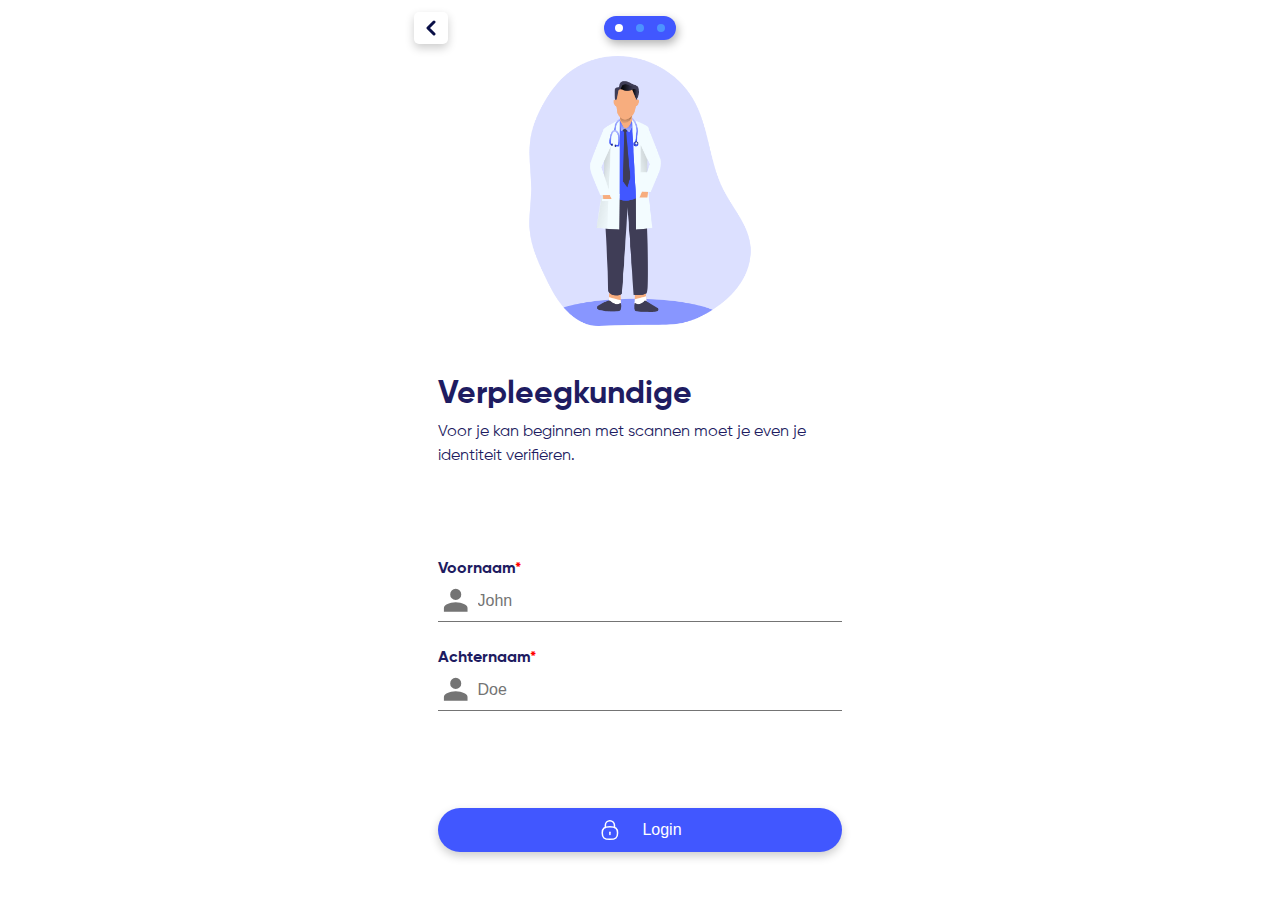
==== LoginPage.html @ 84a10169 "PWA standalone app" ====
<!DOCTYPE html>
<html>
<head>
    <meta charset="utf-8">
    <meta http-equiv="x-ua-compatible" content="ie=edge">
    <title>Mediscan</title>
    <meta name="description" content="An app to help medical staff administer the right medication">
    <meta name="viewport" content="width=device-width, initial-scale=1.0">

    <link href="https://fonts.googleapis.com/css?family=Roboto&display=swap" rel="stylesheet">
    <link rel="stylesheet" href="css/normalize.css">
    <link rel="stylesheet" href="css/screen.css">
    <link rel="icon" type="image/png" href="../Frontend/assets/pill_favicon_512.png">
    <link rel="apple-touch-icon" href="../Frontend/assets/pill_favicon_512.png">
    <meta name="mobile-wep-app-capable" content="yes">
    <meta name="apple-mobile-wep-app-capable" content="yes">
    <link rel="manifest" href="/manifest.json">
    <meta name="theme-color" content="#4157FF">
    <!--<link rel="script" href="/sw.js">-->

</head>
<body class="o-container o-layout o-layout--column o-flex-nowrap">
    <div class="o-row c-navigation">
        <img onclick="history.back()" class="c-backbutton" src="assets/arrow.svg">
        <div class="o-layout o-layout--align-center o-layout--justify-center">
            <div class="c-steps o-layout o-layout--align-center o-layout--justify-space-around">
                <div class="c-steps--current"></div>
                <div></div>
                <div></div>
            </div>
        </div>
    </div>
    <div class="c-image-placeholder">
        <img src="assets/Doctor_Monochromatic.png" alt="image van dokter">
    </div>
    <form class="js-login o-flex-grow o-flex-nowrap o-layout o-layout--justify-space-between o-layout--column o-row--md">
        <div class="o-row">
            <h2>Verpleegkundige</h2>
            <p class="o-subtitle">Voor je kan beginnen met scannen moet je even je identiteit verifiëren.</p>
        </div>
        <div class="o-row">
            <span class="js-errormessage"></span><br />
            <span style="color:red;" class="js-firstNameErrormessage"></span>
            <h5>Voornaam<span style="color:red;">*</span></h5>
            <div class="o-layout o-flex-nowrap c-input--wrapper">
                <svg class="c-profile-icon" xmlns="http://www.w3.org/2000/svg" height="36" width="36" viewBox="0 0 40 40"><path d="M24 23.95Q20.7 23.95 18.6 21.85Q16.5 19.75 16.5 16.45Q16.5 13.15 18.6 11.05Q20.7 8.95 24 8.95Q27.3 8.95 29.4 11.05Q31.5 13.15 31.5 16.45Q31.5 19.75 29.4 21.85Q27.3 23.95 24 23.95ZM8 40V35.3Q8 33.4 8.95 32.05Q9.9 30.7 11.4 30Q14.75 28.5 17.825 27.75Q20.9 27 24 27Q27.1 27 30.15 27.775Q33.2 28.55 36.55 30Q38.1 30.7 39.05 32.05Q40 33.4 40 35.3V40Z"/></svg>
                <input class="c-input js-firstname" type="text" placeholder="John"/>
            </div>
            <br />
            <span style="color:red;" class="js-lastNameErrormessage"></span>
            <h5>Achternaam<span style="color:red;">*</span></h5>
            <div class="o-layout o-flex-nowrap c-input--wrapper">
                <svg class="c-profile-icon" xmlns="http://www.w3.org/2000/svg" height="36" width="36" viewBox="0 0 40 40"><path d="M24 23.95Q20.7 23.95 18.6 21.85Q16.5 19.75 16.5 16.45Q16.5 13.15 18.6 11.05Q20.7 8.95 24 8.95Q27.3 8.95 29.4 11.05Q31.5 13.15 31.5 16.45Q31.5 19.75 29.4 21.85Q27.3 23.95 24 23.95ZM8 40V35.3Q8 33.4 8.95 32.05Q9.9 30.7 11.4 30Q14.75 28.5 17.825 27.75Q20.9 27 24 27Q27.1 27 30.15 27.775Q33.2 28.55 36.55 30Q38.1 30.7 39.05 32.05Q40 33.4 40 35.3V40Z"/></svg>
                <input class="c-input js-lastname" type="text" placeholder="Doe"/>
            </div>         
        </div>
        <div class="o-row o-row--md">
            <button type="submit" class="c-button o-layout o-layout--justify-center o-layout--align-center" >
                <img src="assets/Lock.svg" alt="Lock icon for login button">
                <div>Login</div>
            </button>
        </div>  
    </form>
    
    <script src="./js/script.js"></script>
</body>
</html>
---- css/screen.css ----
/*------------------------------------*\
#FONTS
\*------------------------------------*/

/*import Gilroy-Bold, Gilroy-Medium, Gilroy-regular in woff and woff2 format*/
  @font-face
  {
    font-family: 'Gilroy';
    src: url('../fonts/Gilroy-Bold.woff2') format('woff2'),
         url('../fonts/Gilroy-Bold.woff') format('woff');
    font-weight: bold;
    font-style: bold;
  }
  
  @font-face
  {
    font-family: 'Gilroy';
    src: url('../fonts/Gilroy-Medium.woff2') format('woff2'),
         url('../fonts/Gilroy-Medium.woff') format('woff');
    font-weight: medium;
    font-style: medium;
  }
  
  @font-face
  {
    font-family: 'Gilroy';
    src: url('../fonts/Gilroy-Regular.woff2') format('woff2'),
         url('../fonts/Gilroy-Regular.woff') format('woff');
    font-weight: normal;
    font-style: normal;
  }
/* Fonts are loaded via Google fonts */

/*------------------------------------*\
#Variables
\*------------------------------------*/

:root {
    /* colors */
    --color-white: #FFF;
    --color-gray: #747474;
    --color-black: #000;

    --color-blue: #4157FF;
    --color-blue2: #313FB0;
    --color-dark-blue: #1E1C61;
    --color-light-blue: #4C93FF;

    --color-red: #F76363;

    --color-green: #5dc152;

    --color-front: var(--color-black);
}

/*------------------------------------*\
#GENERIC
\*------------------------------------*/

/*
    Generic: Page
    ---
    Global page styles + universal box-sizing:
*/

html {
    width: 100%;
    height : 100%;
    font-size: 16px;
    line-height: 1.5;
    font-family: 'Gilroy', sans-serif;
    color: var(--color-front);
    overflow: hidden;
    box-sizing: border-box;
    -webkit-font-smoothing: antialiased;
    -moz-osx-font-smoothing: grayscale;
    font-feature-settings: "zero" 1;
}

body {
    overflow: hidden;
}

*,
*:before,
*:after {
    box-sizing: inherit;
}

/*
* Remove text-shadow in selection highlight:
* https://twitter.com/miketaylr/status/12228805301
*
* Customize the background color to match your design.
*/

::-moz-selection {
    
    background-color: var(--color-blue);
    color: var(--color-white);
    text-shadow: none;
}

::selection {
    
    background-color: var(--color-blue);
    color: var(--color-white);
    text-shadow: none;
}

/*------------------------------------*\
#Elements
\*------------------------------------*/

/*
Elements: Images
---
Default markup for images to make them responsive
*/

img {
    max-width: 100%;
    vertical-align: top;
}

/*
    Elements: typography
    ---
    Default markup for typographic elements
*/

h1,
h2{
    font-weight: 700;
}

h1 {
    font-size: 36px;
    line-height: 48px;
    margin: 0 0 16px;
    color: var(--color-dark-blue);
}

h2 {
    font-size: 32px;
    line-height: 40px;
    margin: 0 0 6px;
    color: var(--color-dark-blue);
}

h3 {
    font-weight: 400;
    font-size: 20px;
}

h4 {
    font-size: 24px;
    font-weight: 600;
    line-height: 1.5;
    margin: 0;
    color: var(--color-dark-blue);
}

h5,
h6 {
    font-size: 16px;
    font-weight: 600;
    line-height: 1.5;
    margin: 0;
    
    color: var(--color-dark-blue);
}


p,
ol,
ul,
dl,
table,
address,
figure {
    margin: 0 0 16px;
    color: var(--color-gray);
}

ul,
ol {
    padding-left: 24px;
}

li ul,
li ol {
    margin-bottom: 0;
}

blockquote {
    font-style: normal;
    font-size: 23px;
    line-height: 32px;
    margin: 0 0 24px;
}

blockquote * {
    font-size: inherit;
    line-height: inherit;
}

figcaption {
    font-weight: 400;
    font-size: 12px;
    line-height: 16px;
    margin-top: 8px;
}

hr {
    border-top: 1px solid var(--color-accent);
    margin: 0 0 24px;
}

a {
    transition: all var(--transition-alpha);
    outline-width: medium;
    outline-offset: 2px;
    text-decoration: none;
    color: var(--color-accent-light);
}

a:visited,
a:active {
    color: var(--color-accent-light);
}

a:hover,
a:focus {
    color: var(--color-accent);
}

label,
input {
    display: block;
}

select {
    width: 100%;
}

input::placeholder {
    color: var(--color-gray);
}

/*------------------------------------*\
  #OBJECTS
\*------------------------------------*/

.o-text--center {
    text-align: center;
}

.o-scroll::-webkit-scrollbar {
    display: none;
}

.o-inline {
    display:inline;
}
/*
    Objects: Row
    ---
    Creates a horizontal row that stretches the viewport and adds padding around children
*/

.o-row {
    padding: 0 48px 0;
    display: flow-root;
}

.o-barcode-popup{
    background-color: var(--color-white);
    position: absolute;
    z-index: 1;
    top: 40%;
    padding-top: 10px;
    border-radius: 25px 25px 0 0;
    box-shadow: -1px -5px 15px 5px  rgba(0, 0, 0, 0.2);
    left: 50%;
    transform: translate(-50%,0);
}

.o-barcode-header{
    z-index: 4;
    position: absolute;
    top: 2.5%;
}

.o-barcode-header > p {
    color: var(--color-black);
    font-weight: bold;
    
}
.o-barcode-header > .o-barcode--button{
    color: var(--color-light-blue);
}
.o-barcode--button:hover{
    cursor: pointer;
}



/* size modifiers */

.o-body-padding {
    padding: 48px 0 72px 0;
}

.o-row--xl {
    padding-top: 72px;
    padding-bottom: 48px;
}

.o-row--md {
    padding-top: 12px;
    padding-bottom: 24px;
}

.o-row--lg {
    padding-top: 24px;
    padding-bottom: 36px;
}

@media (min-height: 700px) {
    .o-row--lg {
        padding-top: 36px;
        padding-bottom: 48px;
    }
}

@media (min-height: 800px) {
    .o-row--lg {
        padding-top: 48px;
        padding-bottom: 48px;
    }
}

@media (min-width: 768px) {
    .o-row {
        padding-left: 48px;
        padding-right: 48px;
    }
    
    .o-row--md {
        padding-top: 48px;
        padding-bottom: 24px;
    }
}

@media (min-width: 992px) {
    .o-row--xl {
        padding-top: 96px;
        padding-bottom: 72px;
    }
}

/*
Objects: Container
---
Creates a horizontal container that sets de global max-width
*/

.o-container {
    margin-left: auto;
    margin-right: auto;
    width: 100%;
    max-width: 500px;
    height: 100%;
}

/*
Objects: section
---
Creates vertical whitespace between adjacent sections inside a row
*/

.o-section {
    display: flow-root;
}

.o-section + .o-section {
    margin-top: 24px;
}

@media (min-width: 768px) {
    .o-section--lg + .o-section--lg,
    .o-section--xl + .o-section--xl {
        margin-top: 48px;
    }
}

@media (min-width: 1200px) {
    .o-section--xl + .o-section--xl {
        margin-top: 72px;
    }
}

/*
Objects: Layout
---
The layout object provides us with a column-style layout system. This object
contains the basic structural elements, but classes should be complemented
with width utilities
*/
#cameraFileInput {
    display: none;
}

.o-subtitle{
    color: var(--color-dark-blue);
    font-size: 16px;
}


video{
    /* Make video to at least 100% wide and tall */
    width: 80vw;
    
    
    /* Center the video */
    position: absolute;
    z-index: 2;
    top: 10%;
    left: 50%;
    transform: translate(-50%,0);
    overflow: hidden;
}
canvas{
    /* Make video to at least 100% wide and tall */
    width: 80vw;
    
    /* Center the video */
    position: absolute;
    z-index: 3;
    top: 10%;
    left: 50%;
    transform: translate(-50%,0);
    overflow: hidden;
}

.o-blur{
    filter: blur(4px);
    -webkit-filter: blur(4px);
}
.o-layout {
    display: -webkit-flex;
    display: -ms-flexbox;
    display: flex;
    flex-wrap: wrap;
    width: 100%;
}

.o-flex-nowrap {
    flex-wrap: nowrap;
}

.o-flex-grow {
    flex-grow: 1;
}

.o-layout__item {
    flex-basis: 100%;
}

/* gutter modifiers, these affect o-layout__item too */

.o-layout--gutter {
    margin: 0 -12px;
}

.o-layout--gutter > .o-layout__item {
    padding: 0 12px;
}

.o-layout--gutter-sm {
    margin: 0 -6px;
}

.o-layout--gutter-sm > .o-layout__item {
    padding: 0 6px;
}

.o-layout--gutter-lg {
    margin: 24 -24px;
}

.o-layout--gutter-lg > .o-layout__item {
    padding: 0px 24px;
}

/* Vertical row modifier */
.o-layout--column {
    flex-direction: column;
}

/* reverse horizontal row modifier */

.o-layout--row-reverse {
    flex-direction: row-reverse;
}

/* Horizontal alignment modifiers*/

.o-layout--justify-start {
    justify-content: flex-start;
}

.o-layout--justify-end {
    justify-content: flex-end;
}

.o-layout--justify-center {
    justify-content: center;
}

.o-layout--justify-space-around {
    justify-content: space-around;
}

.o-layout--justify-space-evenly {
    justify-content: space-evenly;
}

.o-layout--justify-space-between {
    justify-content: space-between;
}

/* Vertical alignment modifiers */

.o-layout--align-start {
    align-items: flex-start;
}

.o-layout--align-end {
    align-items: flex-end;
}

.o-layout--align-center {
    align-items: center;
}

.o-layout--align-baseline {
    align-items: baseline;
}

/* Vertical alignment modifiers that only work if there is one than one flex item */

.o-layout--align-content-start {
    align-content: start;
}

.o-layout--align-content-end {
    align-content: end;
}

.o-layout--align-content-center {
    align-content: center;
}

.o-layout--align-content-space-around {
    align-content: space-around;
}

.o-layout--align-content-space-between {
    align-content: space-between;
}



/*
Objects: List
---
Small reusable object to remove default list styling from lists
*/

.o-list {
    list-style: none;
    padding: 0;
}

.o-guidelines {
    background-color: rgba(0,0,0,0.2)
}

/*
Object: Button reset
---
Small button reset object
*/

.o-button-reset {
    border: none;
    margin: 0;
    padding: 0;
    width: auto;
    overflow: visible;
    background: transparent;
    
    /* inherit font & color from ancestor */
    color: inherit;
    font: inherit;
    
    /* Normalize `line-height`. Cannot be changed from `normal` in Firefox 4+. */
    line-height: normal;
    
    /* Corrects font smoothing for webkit */
    -webkit-font-smoothing: inherit;
    -moz-osx-font-smoothing: inherit;
    
    /* Corrects inability to style clickable `input` types in iOS */
    -webkit-appearance: none;
}

/*------------------------------------*\
#COMPONENTS
\*------------------------------------*/

.c-navigation {
    padding-top: 12px;
    padding-bottom: 12px;
}

.c-button {
    text-decoration: none;
    color: var(--color-white);
    background-color: var(--color-blue);
    border-radius: 25px;
    padding: 10px 25px 10px 25px;
    box-shadow: 0px 4px 10px 0px rgba(0, 0, 0, 0.2);
    border: none;
    outline: none;
    line-height: 1.5 !important;
}

.c-button:active {
    background-color: var(--color-light-blue);
    transition-timing-function: ease-in-out;
    transition: 0.2s;
}

.c-button > * {
    margin-left: 10px;
    margin-right: 10px;
}

.c-button-red {
    background-color: var(--color-red);
}

.c-backbutton{
    position: absolute;
    background-color: var(--color-white);
    border-radius: 5px;
    padding: 8px 12px 8px 12px;
    margin-left: -24px;
    box-shadow: 0px 4px 10px 0px rgba(0, 0, 0, 0.2);
    border: none;
    line-height: 1.5 !important;
    
}

.c-input {
    box-sizing: border-box;
    width: 100%;
    height: 40px;
    border: none;
    padding: 10px;
}

.c-input--wrapper{  
    border-bottom: 1px solid var(--color-gray);
    transition-timing-function: ease-in-out;
    transition: 0.2s;
}

.c-input--wrapper:focus-within{
    border-bottom: 1px solid var(--color-blue);
}

.c-input--wrapper:focus-within .c-profile-icon path{
    fill: var(--color-blue);
}

.c-input:focus{
    outline: none;
}

.c-profile-icon {
    width: 32px;
    height: 32px;
}

.c-profile-icon path {
    fill: var(--color-gray);
    transition-timing-function: ease-in-out;
    transition: 0.2s;
}

.c-empty_input {
    border-bottom: 1px solid var(--color-red);
}

.c-input:focus {
    outline: none;
}


.c-image-placeholder{
    height: 30vh;
    margin-left: auto;
    margin-right: auto;
    overflow: clip;
    /* border: 2px solid red; */
}

.c-image-placeholder--patientpage {
    height: 40vh;
}

.c-image-placeholder img{
    height: 100%;
    width: auto;
    margin-left: auto;
    margin-right: auto;
    overflow: clip;
    /* border: 2px solid red; */
}

.c-header{
    background: linear-gradient(var(--color-blue), var(--color-blue2));
    border-radius: 0 0 25px 25px;
}

.c-header > h2,p{
    color: var(--color-white);
}

.c-header > h2{
    margin-top: 48px !important;
}

.c-steps{
    background-color: var(--color-blue);
    box-shadow: 2px 4px 10px rgba(0, 0, 0, 0.3);
    border-radius: 25px;
    padding: 0px 5px 0px 5px;
    height: 24px;
    width: 72px;
    margin-top: 4px;
    margin-bottom: 4px;
}

.c-header {
    height: 30%;
    min-height: 210px;
    position: relative;
}

.c-header  .c-steps{
    background-color: var(--color-light-blue);
}

.c-steps > *{
    background-color: var(--color-light-blue);
    
    border-radius: 5px;
    height: 8px;
    width: 8px;

}

.c-header  .c-steps > *{
    background-color: var(--color-white);
}

.c-header .c-steps > .c-steps--current{
    background-color: var(--color-dark-blue);
}
.c-steps > .c-steps--current{
    background-color: var(--color-white);
}

.c-rfid {
    background-color: #FFF;
    position: relative;
    width: 180px;
    height: 180px;
    padding: 32px;
    box-sizing: border-box;
    display: flex;
    justify-content: center;
    align-items: center;
    box-shadow: 0 5px 50px rgba(0,0,0,.15);
    border-radius: 50%;
}

.c-rfid-error {
    box-shadow: 0 5px 50px rgba(255, 0, 0, 0.2);
}

.c-rfid-animate:after {
    content: "";
    width: 93%;
    height: 93%;
    position: absolute;
    z-index: -1;
    border-radius: 50%;
    box-shadow: 0px -4px 10px var(--color-blue);
    animation: round-n-round .8s linear infinite;
}

.c-rfid-animate-green:after {
    box-shadow: 0px -4px 10px var(--color-green);
}
  
@keyframes round-n-round {
0% {
    transform: rotate(0deg);
}
100% {
    transform: rotate(360deg);
}
}

.donut {
    width: 1.5rem;
    height: 1.5rem;
    border-radius: 50%;
    border: 0.3rem solid var(--color-white);
    border-top-color: var(--color-light-blue);
    animation: 1.5s spin infinite linear;
  
    margin-left: 1rem;
    
}
  
@keyframes spin {
  to {
    transform: rotate(360deg);
  }
}
/*
    Component: Footer
    ---
    Main app footer
*/

.c-footer {
    position: fixed;
    bottom: 0;
    left: 0;
    pointer-events: none;
    z-index: -1;
    height: 60%;
    width: auto;
    max-width: 1000px;
    max-height: 530px;
}

.c-footer-ellipse {
    position: absolute;
    bottom: 0;
    left: 0;
    pointer-events: none;
    width: 45%;
    height: 65%;
}
/*------------------------------------
    Component: Swal2 popup
--------------------------------------*/

  .o-medication--popup{
    color: white;
    font-size: 20px;
    
  }
  .swal2-actions{
    margin: 0
  }
  .sawl2-popup{
    border-radius:20px;
  }
  .o-medication--popup-date{
    color: #4157FF;
    background-color: white;
    padding: 10px;
    border-radius: 25px;
    font-size: 16px;
  }
  .o-medication--popup-subtitle{
    font-size: 16px;
    
  }
  .swal-confirm{
    background-color: white;
    color: #4157FF;
    padding: 10px 15px 10px 15px;
    border: none;
    border-radius: 10px;
  }
  
  .swal-cancel{
    background-color: #4157FF;
    color: #FFFFFF;
    padding: 10px 15px 10px 15px;
    border: white solid 2px;
    border-radius: 10px;
    margin-left: 10px;
  }

/*------------------------------------*\
  #UTILITIES
\*------------------------------------*/

/*
    Utilities: text
    ---
    Utility classes to put layout on text
*/

.u-hide {
    visibility: hidden;
}
.u-display-none{
    display: none;
}

.u-button--text {
    font-weight: 400;
    color: var(--color-white);
}

.u-pt-7 {
    padding-top: 7vh;
}

/*
    Utilities: spacing
    ---
    Utility classes to put specific margins and paddings onto elements
*/

.u-pt-clear {
    padding-top: 0 !important;
}

.u-mt-xl {
    margin-top: 56px !important;
}

.u-mt-12 {
    margin-top: 12px;
}

.u-mb-clear {
    margin-bottom: 0 !important;
}

.u-mb-xs {
    margin-bottom: 4px !important;
}

.u-mb-sm {
    margin-bottom: 8px !important;
}

.u-mb-md {
    margin-bottom: 16px !important;
}

.u-mb-lg {
    margin-bottom: 32px !important;
}

.u-mb-xl {
    margin-bottom: 48px !important;
}

.u-mb-xxl {
    margin-bottom: 64px !important;
}



/*
    Utilities: max-width
    ---
    Utility classes to put specific max widths onto elements
*/

.u-max-width-sm {
    max-width: 36em !important;
}

.u-max-width-md {
    max-width: 45em !important;
}

.u-max-width-lg {
    max-width: 60em !important;
}

.u-max-width-xl {
    max-width: 75em !important;
}

.u-max-width-none {
    max-width: none !important;
}

/*
    Utility: Flex
    ---
    Utility classes to put specific flex properties onto elements
    Will be mostly used on o-layout__item
*/

.u-flex-basis-auto {
    flex-basis: auto !important;
}

.u-flex-grow-1 {
    flex-grow: 1 !important;
}

.u-1-of-2 {
    flex-basis: calc((100% / 2) - 10px) !important;
}

.u-1-of-2-bp {
    flex-basis: calc(100%) !important;
}

.u-top-button-bp {
    margin-bottom: 12px;
}

@media (min-width: 430px) {
    .u-1-of-2-bp {
        flex-basis: calc((100% / 2) - 5px) !important;
    }
    
    .u-top-button-bp {
        margin-bottom: 0px;
    }
}

.u-1-of-3 {
    flex-basis: calc(100% / 3) !important;
}

.u-2-of-3 {
    flex-basis: calc(100% / 3 * 2) !important;
}

.u-1-of-4 {
    flex-basis: calc(100% / 4) !important;
}

.u-3-of-4 {
    flex-basis: calc(100% / 4 * 3) !important;
}

.u-1-of-5 {
    flex-basis: calc(100% / 5) !important;
}

.u-2-of-5 {
    flex-basis: calc(100% / 5 * 2) !important;
}

.u-3-of-5 {
    flex-basis: calc(100% / 5 * 3) !important;
}

.u-4-of-5 {
    flex-basis: calc(100% / 5 * 4) !important;
}

.u-1-of-6 {
    flex-basis: calc(100% / 6) !important;
}

.u-5-of-6 {
    flex-basis: calc(100% / 6 * 5) !important;
}


/*------------------------------------*\
#MEDIA
\*------------------------------------*/


/*
    Print styles.
    ---
    Inlined to avoid the additional HTTP request:
    http://www.phpied.com/delay-loading-your-print-css/
*/

/* @media (prefers-color-scheme: dark) {
    :root {
        --color-front: var(--color-white);
        --color-back: var(--color-black);
    }
    html {
        background: var(--color-back);
    }
    .o-background--white {
        background: linear-gradient(175deg, rgba(0,0,0,1) 47%, rgba(98,9,121,1) 73%, rgba(207,151,35,1) 100%);
        border: 1px solid #ccc;
        box-shadow: 0px 0px 5px #fff;
    }
} */

@media print {
    *,
    *:before,
    *:after {
        background: transparent !important;
        color: #000 !important;
        /* Black prints faster:
        http://www.sanbeiji.com/archives/953 */
        box-shadow: none !important;
        text-shadow: none !important;
    }
    a,
    a:visited {
        text-decoration: underline;
    }
    a[href]:after {
        content: " (" attr(href) ")";
    }
    abbr[title]:after {
        content: " (" attr(title) ")";
    }
    /*
    * Don't show links that are fragment identifiers,
    * or use the `javascript:` pseudo protocol
    */
    a[href^="#"]:after,
    a[href^="javascript:"]:after {
        content: "";
    }
    pre {
        white-space: pre-wrap !important;
    }
    pre,
    blockquote {
        border: 1px solid #999;
        page-break-inside: avoid;
    }
    /*
    * Printing Tables:
    * http://css-discuss.incutio.com/wiki/Printing_Tables
    */
    thead {
        display: table-header-group;
    }
    tr,
    img {
        page-break-inside: avoid;
    }
    p,
    h2,
    h3 {
        orphans: 3;
        widows: 3;
    }
    h2,
    h3 {
        page-break-after: avoid;
    }
}
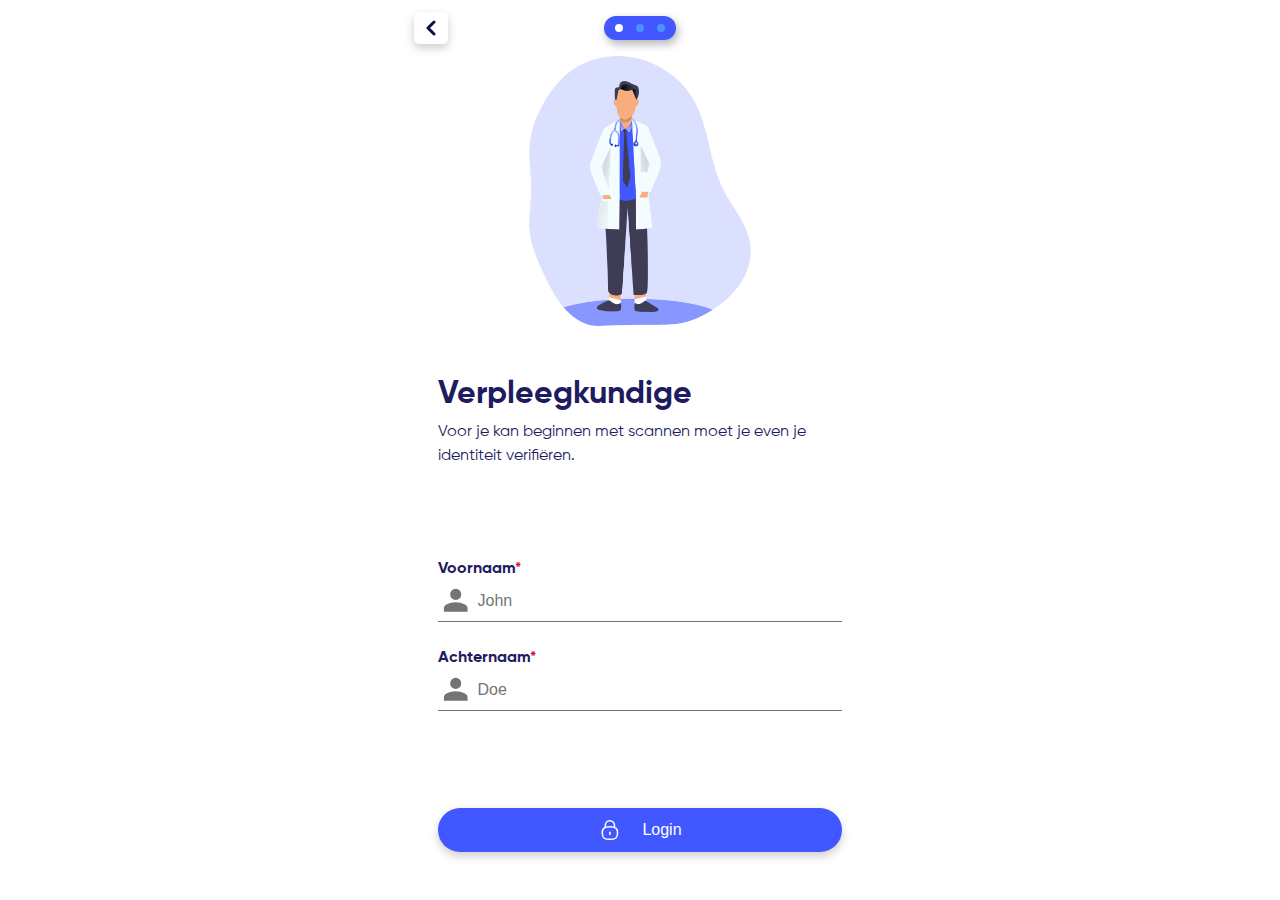
==== commit 506b30bd: "Change red to crimson for enough contrast" ====
--- a/LoginPage.html
+++ b/LoginPage.html
@@ -1,11 +1,14 @@
 <!DOCTYPE html>
-<html>
+<html lang="nl">
 <head>
     <meta charset="utf-8">
     <meta http-equiv="x-ua-compatible" content="ie=edge">
     <title>Mediscan</title>
     <meta name="description" content="An app to help medical staff administer the right medication">
     <meta name="viewport" content="width=device-width, initial-scale=1.0">
+    <meta name="author" content="Wiebe Cloet" />
+    <meta name="author" content="Thibaut De Tandt" />
+    <meta name="author" content="Flor Werbrouck" />
 
     <link href="https://fonts.googleapis.com/css?family=Roboto&display=swap" rel="stylesheet">
     <link rel="stylesheet" href="css/normalize.css">
@@ -14,14 +17,14 @@
     <link rel="apple-touch-icon" href="../Frontend/assets/pill_favicon_512.png">
     <meta name="mobile-wep-app-capable" content="yes">
     <meta name="apple-mobile-wep-app-capable" content="yes">
-    <link rel="manifest" href="/manifest.json">
+    <link rel="manifest" href="/Frontend/manifest.json">
     <meta name="theme-color" content="#4157FF">
     <!--<link rel="script" href="/sw.js">-->
 
 </head>
 <body class="o-container o-layout o-layout--column o-flex-nowrap">
     <div class="o-row c-navigation">
-        <img onclick="history.back()" class="c-backbutton" src="assets/arrow.svg">
+        <img onclick="history.back()" class="c-backbutton" src="assets/arrow.svg" alt="icon for back button">
         <div class="o-layout o-layout--align-center o-layout--justify-center">
             <div class="c-steps o-layout o-layout--align-center o-layout--justify-space-around">
                 <div class="c-steps--current"></div>
@@ -40,15 +43,15 @@
         </div>
         <div class="o-row">
             <span class="js-errormessage"></span><br />
-            <span style="color:red;" class="js-firstNameErrormessage"></span>
-            <h5>Voornaam<span style="color:red;">*</span></h5>
+            <span style="color:crimson;" class="js-firstNameErrormessage"></span>
+            <h5>Voornaam<span style="color:crimson;">*</span></h5>
             <div class="o-layout o-flex-nowrap c-input--wrapper">
                 <svg class="c-profile-icon" xmlns="http://www.w3.org/2000/svg" height="36" width="36" viewBox="0 0 40 40"><path d="M24 23.95Q20.7 23.95 18.6 21.85Q16.5 19.75 16.5 16.45Q16.5 13.15 18.6 11.05Q20.7 8.95 24 8.95Q27.3 8.95 29.4 11.05Q31.5 13.15 31.5 16.45Q31.5 19.75 29.4 21.85Q27.3 23.95 24 23.95ZM8 40V35.3Q8 33.4 8.95 32.05Q9.9 30.7 11.4 30Q14.75 28.5 17.825 27.75Q20.9 27 24 27Q27.1 27 30.15 27.775Q33.2 28.55 36.55 30Q38.1 30.7 39.05 32.05Q40 33.4 40 35.3V40Z"/></svg>
                 <input class="c-input js-firstname" type="text" placeholder="John"/>
             </div>
             <br />
-            <span style="color:red;" class="js-lastNameErrormessage"></span>
-            <h5>Achternaam<span style="color:red;">*</span></h5>
+            <span style="color:crimson;" class="js-lastNameErrormessage"></span>
+            <h5>Achternaam<span style="color:crimson;">*</span></h5>
             <div class="o-layout o-flex-nowrap c-input--wrapper">
                 <svg class="c-profile-icon" xmlns="http://www.w3.org/2000/svg" height="36" width="36" viewBox="0 0 40 40"><path d="M24 23.95Q20.7 23.95 18.6 21.85Q16.5 19.75 16.5 16.45Q16.5 13.15 18.6 11.05Q20.7 8.95 24 8.95Q27.3 8.95 29.4 11.05Q31.5 13.15 31.5 16.45Q31.5 19.75 29.4 21.85Q27.3 23.95 24 23.95ZM8 40V35.3Q8 33.4 8.95 32.05Q9.9 30.7 11.4 30Q14.75 28.5 17.825 27.75Q20.9 27 24 27Q27.1 27 30.15 27.775Q33.2 28.55 36.55 30Q38.1 30.7 39.05 32.05Q40 33.4 40 35.3V40Z"/></svg>
                 <input class="c-input js-lastname" type="text" placeholder="Doe"/>
--- a/css/screen.css
+++ b/css/screen.css
@@ -10,6 +10,7 @@
          url('../fonts/Gilroy-Bold.woff') format('woff');
     font-weight: bold;
     font-style: bold;
+    font-display: swap;
   }
   
   @font-face
@@ -19,6 +20,7 @@
          url('../fonts/Gilroy-Medium.woff') format('woff');
     font-weight: medium;
     font-style: medium;
+    font-display: swap;
   }
   
   @font-face
@@ -28,6 +30,7 @@
          url('../fonts/Gilroy-Regular.woff') format('woff');
     font-weight: normal;
     font-style: normal;
+    font-display: swap;
   }
 /* Fonts are loaded via Google fonts */
 
@@ -46,7 +49,8 @@
     --color-dark-blue: #1E1C61;
     --color-light-blue: #4C93FF;
 
-    --color-red: #F76363;
+    --color-red: #CC0000;
+    --color-red-transparant: #CC000080;
 
     --color-green: #5dc152;
 
@@ -653,6 +657,21 @@
     background-color: var(--color-red);
 }
 
+.c-button-animate > * {
+    transition-timing-function: ease-in-out;
+    animation: 0.4s fade-in-button linear;
+
+}
+
+@keyframes fade-in-button {
+    0% {
+        opacity: 0;
+    }
+    100% {
+        opacity: 1;
+    }
+}
+
 .c-backbutton{
     position: absolute;
     background-color: var(--color-white);
@@ -801,7 +820,7 @@
 }
 
 .c-rfid-error {
-    box-shadow: 0 5px 50px rgba(255, 0, 0, 0.2);
+    box-shadow: 0 5px 50px var(--color-red-transparant);
 }
 
 .c-rfid-animate:after {
@@ -820,12 +839,12 @@
 }
   
 @keyframes round-n-round {
-0% {
-    transform: rotate(0deg);
-}
-100% {
-    transform: rotate(360deg);
-}
+    0% {
+        transform: rotate(0deg);
+    }
+    100% {
+        transform: rotate(360deg);
+    }
 }
 
 .donut {
@@ -845,6 +864,63 @@
     transform: rotate(360deg);
   }
 }
+
+/*
+    Component: Footer
+    ---
+    Main app footer
+*/
+
+.checkmark__circle {
+    stroke-dasharray: 166;
+    stroke-dashoffset: 166;
+    stroke-width: 2;
+    stroke-miterlimit: 10;
+    stroke: #7ac142;
+    fill: none;
+    animation: stroke 0.6s cubic-bezier(0.65, 0, 0.45, 1) forwards;
+}
+
+.checkmark {
+    width: 20px;
+    height: 20px;
+    border-radius: 50%;
+    margin-right: 8px;
+    stroke-width: 5;
+    stroke: #fff;
+    stroke-miterlimit: 10;
+    box-shadow: inset 0px 0px 0px #7ac142;
+    animation: fill .4s ease-in-out .4s forwards, scale .3s ease-in-out .9s both;
+}
+
+.checkmark__check {
+    transform-origin: 50% 50%;
+    stroke-dasharray: 48;
+    stroke-dashoffset: 48;
+    animation: stroke 0.3s cubic-bezier(0.65, 0, 0.45, 1) 0.8s forwards;
+}
+
+@keyframes stroke {
+    100% {
+        stroke-dashoffset: 0;
+    }
+}
+
+@keyframes scale {
+    0%, 100% {
+        transform: none;
+    }
+    50% {
+        transform: scale3d(1.1, 1.1, 1);
+    }
+}
+
+@keyframes fill {
+    100% {
+        box-shadow: inset 0px 0px 0px 30px #7ac142;
+    }
+}
+
 /*
     Component: Footer
     ---
@@ -958,6 +1034,10 @@
     margin-top: 12px;
 }
 
+.u-mt-24 {
+    margin-top: 24px;
+}
+
 .u-mb-clear {
     margin-bottom: 0 !important;
 }
